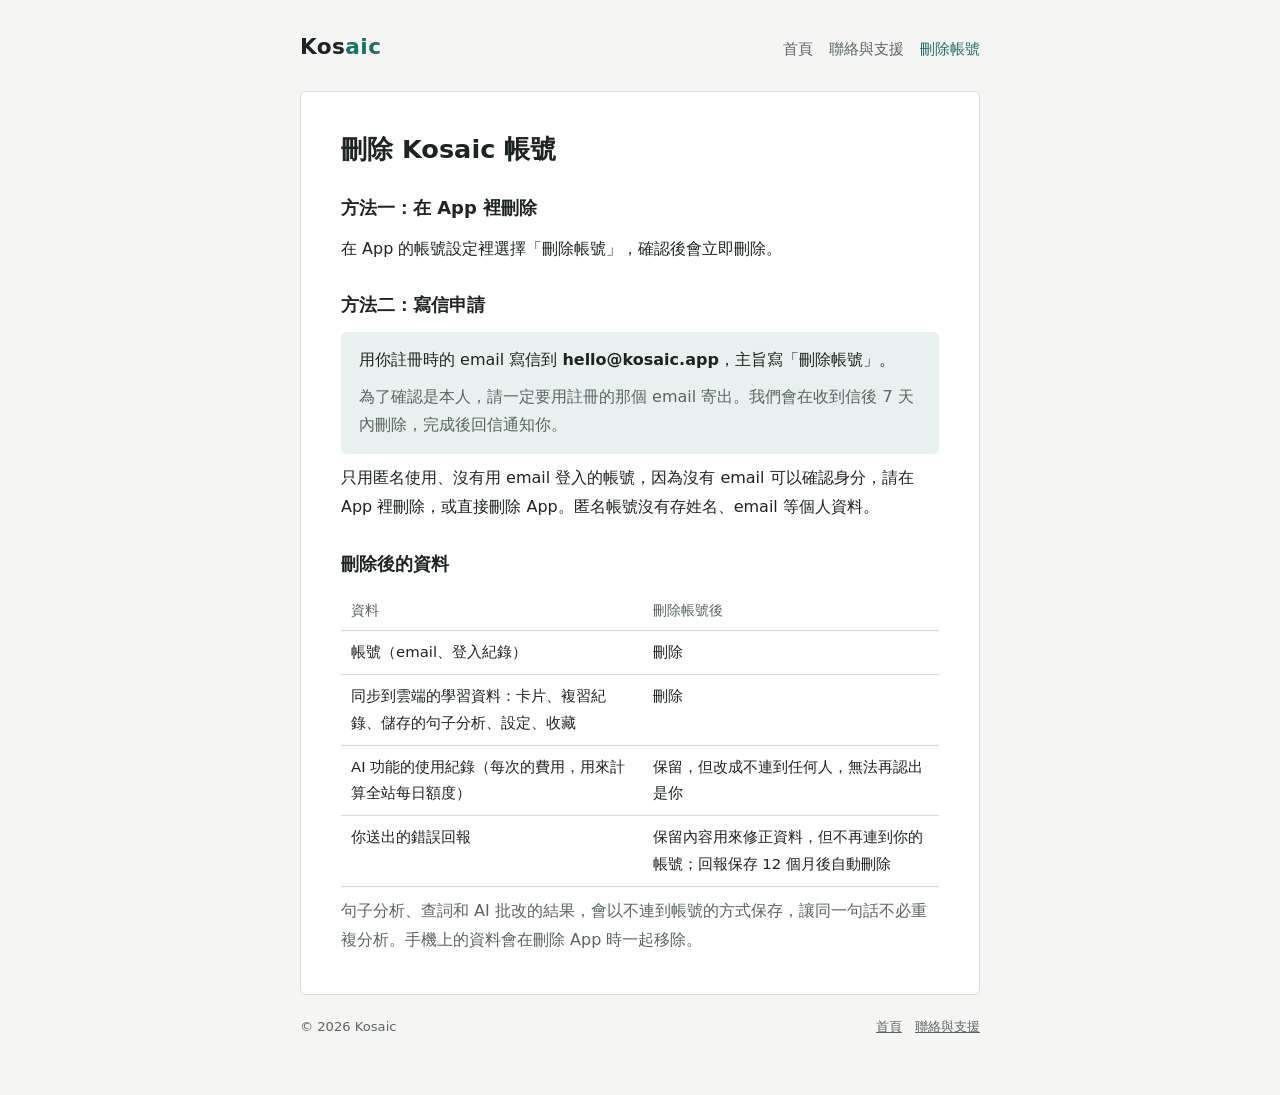
==== delete-account.html @ 39f8cc54 "Kosaic site: home, support, delete-account pages Co-Authored-By: Claude Opus 5.5 <noreply@anthropic." ====
<!doctype html>
<html lang="zh-Hant-TW">
<head>
<meta charset="utf-8">
<meta name="viewport" content="width=device-width, initial-scale=1">
<title>Kosaic 刪除帳號</title>
<meta name="description" content="如何刪除 Kosaic 帳號，以及刪除後哪些資料會刪除、哪些會保留。">
<link rel="stylesheet" href="style.css">
</head>
<body>
<header>
  <a class="brand" href="./">Kos<span>aic</span></a>
  <nav><a href="./">首頁</a><a href="support.html">聯絡與支援</a><a href="delete-account.html" aria-current="page">刪除帳號</a></nav>
</header>
<main>
  <h1>刪除 Kosaic 帳號</h1>
  <section>
    <h2>方法一：在 App 裡刪除</h2>
    <p>在 App 的帳號設定裡選擇「刪除帳號」，確認後會立即刪除。</p>
  </section>
  <section>
    <h2>方法二：寫信申請</h2>
    <div class="box">
      <p>用你註冊時的 email 寫信到 <span class="mail">hello@kosaic.app</span>，主旨寫「刪除帳號」。</p>
      <p class="lead">為了確認是本人，請一定要用註冊的那個 email 寄出。我們會在收到信後 7 天內刪除，完成後回信通知你。</p>
    </div>
    <p>只用匿名使用、沒有用 email 登入的帳號，因為沒有 email 可以確認身分，請在 App 裡刪除，或直接刪除 App。匿名帳號沒有存姓名、email 等個人資料。</p>
  </section>
  <section>
    <h2>刪除後的資料</h2>
    <div class="table"><table>
      <thead><tr><th>資料</th><th>刪除帳號後</th></tr></thead>
      <tbody>
        <tr><td>帳號（email、登入紀錄）</td><td>刪除</td></tr>
        <tr><td>同步到雲端的學習資料：卡片、複習紀錄、儲存的句子分析、設定、收藏</td><td>刪除</td></tr>
        <tr><td>AI 功能的使用紀錄（每次的費用，用來計算全站每日額度）</td><td>保留，但改成不連到任何人，無法再認出是你</td></tr>
        <tr><td>你送出的錯誤回報</td><td>保留內容用來修正資料，但不再連到你的帳號；回報保存 12 個月後自動刪除</td></tr>
      </tbody>
    </table></div>
    <p class="lead">句子分析、查詞和 AI 批改的結果，會以不連到帳號的方式保存，讓同一句話不必重複分析。手機上的資料會在刪除 App 時一起移除。</p>
  </section>
</main>
<footer><span>© 2026 Kosaic</span><span><a href="./">首頁</a>　<a href="support.html">聯絡與支援</a></span></footer>
</body>
</html>
---- style.css ----
/* Kosaic 公開網站：說明頁用的單欄版面。中性灰綠底＋深青強調色 */
:root {
  --bg: #f5f6f4; --paper: #ffffff; --ink: #1d2422; --muted: #5a6562; --rule: #d8dcd9; --accent: #1f6f68; --tint: #e8f1ef;
  --sans: "Noto Sans TC", "PingFang TC", "Microsoft JhengHei", system-ui, sans-serif;
  color-scheme: light;
}
@media (prefers-color-scheme: dark) {
  :root { --bg: #141917; --paper: #1b2120; --ink: #e5eae8; --muted: #a0aba8; --rule: #2f3836; --accent: #6cc3b9; --tint: #1f2c2a; color-scheme: dark; }
}
* { box-sizing: border-box; }
html { -webkit-text-size-adjust: 100%; }
body { margin: 0; background: var(--bg); color: var(--ink); font-family: var(--sans); font-size: 16px; line-height: 1.8; padding-inline: 16px; padding-block: 28px 56px; }
main, header, footer { max-width: 680px; margin: 0 auto; }
header { display: flex; flex-wrap: wrap; align-items: baseline; justify-content: space-between; gap: 8px 20px; margin-bottom: 24px; }
.brand { font-weight: 700; font-size: 1.35rem; letter-spacing: .02em; color: var(--ink); text-decoration: none; }
.brand span { color: var(--accent); }
nav { display: flex; flex-wrap: wrap; gap: 4px 16px; font-size: .92rem; }
nav a { color: var(--muted); text-decoration: none; }
nav a[aria-current="page"], nav a:hover { color: var(--accent); }
main { background: var(--paper); border: 1px solid var(--rule); border-radius: 6px; padding: clamp(20px, 5vw, 40px); display: grid; gap: 22px; }
h1 { font-size: 1.6rem; line-height: 1.35; margin: 0; text-wrap: balance; }
h2 { font-size: 1.12rem; margin: 0; padding-top: 4px; }
p, ul, ol { margin: 0; }
ul, ol { padding-left: 1.3em; display: grid; gap: 6px; }
section { display: grid; gap: 10px; }
a { color: var(--accent); }
.lead { color: var(--muted); }
.box { background: var(--tint); border-radius: 6px; padding: 14px 18px; display: grid; gap: 8px; }
.mail { font-weight: 700; user-select: all; }
.table { overflow-x: auto; }
table { border-collapse: collapse; width: 100%; font-size: .93rem; }
th, td { text-align: left; vertical-align: top; padding: 8px 10px; border-bottom: 1px solid var(--rule); }
th { color: var(--muted); font-weight: 500; font-size: .85rem; }
footer { margin-top: 20px; font-size: .82rem; color: var(--muted); display: flex; flex-wrap: wrap; gap: 4px 16px; justify-content: space-between; }
footer a { color: var(--muted); }
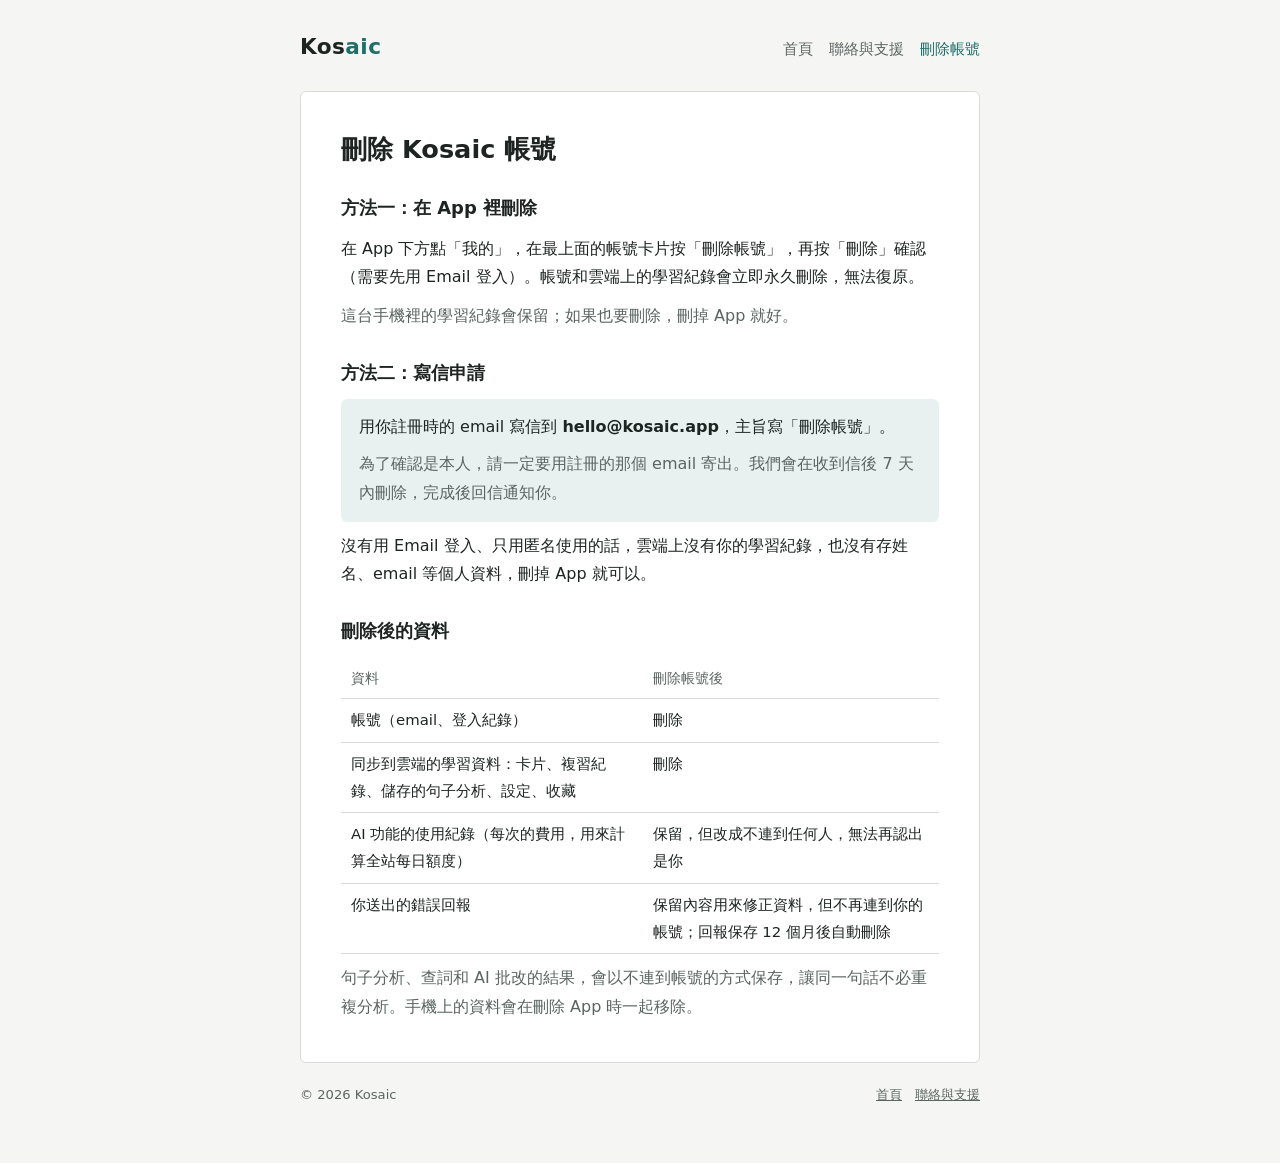
==== commit 876a613e: "Delete-account: exact in-app path; anonymous users; support FAQ wording Co-Authored-By: Claude Opus " ====
--- a/delete-account.html
+++ b/delete-account.html
@@ -16,7 +16,8 @@
   <h1>刪除 Kosaic 帳號</h1>
   <section>
     <h2>方法一：在 App 裡刪除</h2>
-    <p>在 App 的帳號設定裡選擇「刪除帳號」，確認後會立即刪除。</p>
+    <p>在 App 下方點「我的」，在最上面的帳號卡片按「刪除帳號」，再按「刪除」確認（需要先用 Email 登入）。帳號和雲端上的學習紀錄會立即永久刪除，無法復原。</p>
+    <p class="lead">這台手機裡的學習紀錄會保留；如果也要刪除，刪掉 App 就好。</p>
   </section>
   <section>
     <h2>方法二：寫信申請</h2>
@@ -24,7 +25,7 @@
       <p>用你註冊時的 email 寫信到 <span class="mail">hello@kosaic.app</span>，主旨寫「刪除帳號」。</p>
       <p class="lead">為了確認是本人，請一定要用註冊的那個 email 寄出。我們會在收到信後 7 天內刪除，完成後回信通知你。</p>
     </div>
-    <p>只用匿名使用、沒有用 email 登入的帳號，因為沒有 email 可以確認身分，請在 App 裡刪除，或直接刪除 App。匿名帳號沒有存姓名、email 等個人資料。</p>
+    <p>沒有用 Email 登入、只用匿名使用的話，雲端上沒有你的學習紀錄，也沒有存姓名、email 等個人資料，刪掉 App 就可以。</p>
   </section>
   <section>
     <h2>刪除後的資料</h2>
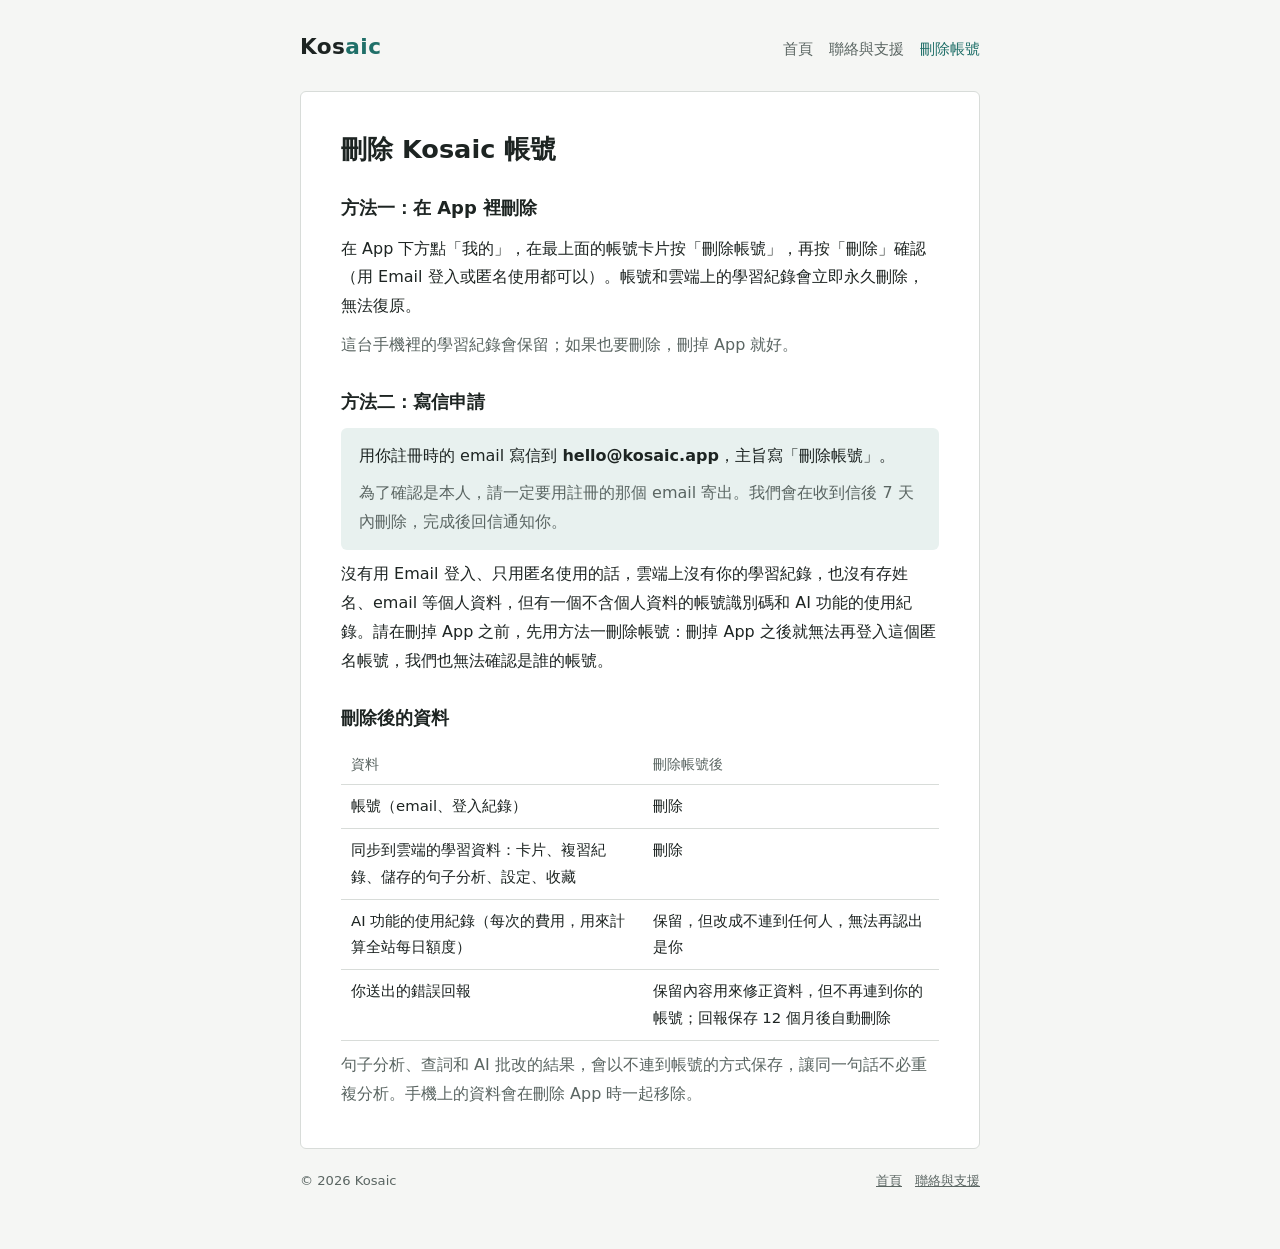
==== commit 8739cb18: "Delete-account: anonymous users can delete in the app; delete the account before deleting the app Co" ====
--- a/delete-account.html
+++ b/delete-account.html
@@ -16,7 +16,7 @@
   <h1>刪除 Kosaic 帳號</h1>
   <section>
     <h2>方法一：在 App 裡刪除</h2>
-    <p>在 App 下方點「我的」，在最上面的帳號卡片按「刪除帳號」，再按「刪除」確認（需要先用 Email 登入）。帳號和雲端上的學習紀錄會立即永久刪除，無法復原。</p>
+    <p>在 App 下方點「我的」，在最上面的帳號卡片按「刪除帳號」，再按「刪除」確認（用 Email 登入或匿名使用都可以）。帳號和雲端上的學習紀錄會立即永久刪除，無法復原。</p>
     <p class="lead">這台手機裡的學習紀錄會保留；如果也要刪除，刪掉 App 就好。</p>
   </section>
   <section>
@@ -25,7 +25,7 @@
       <p>用你註冊時的 email 寫信到 <span class="mail">hello@kosaic.app</span>，主旨寫「刪除帳號」。</p>
       <p class="lead">為了確認是本人，請一定要用註冊的那個 email 寄出。我們會在收到信後 7 天內刪除，完成後回信通知你。</p>
     </div>
-    <p>沒有用 Email 登入、只用匿名使用的話，雲端上沒有你的學習紀錄，也沒有存姓名、email 等個人資料，刪掉 App 就可以。</p>
+    <p>沒有用 Email 登入、只用匿名使用的話，雲端上沒有你的學習紀錄，也沒有存姓名、email 等個人資料，但有一個不含個人資料的帳號識別碼和 AI 功能的使用紀錄。請在刪掉 App 之前，先用方法一刪除帳號：刪掉 App 之後就無法再登入這個匿名帳號，我們也無法確認是誰的帳號。</p>
   </section>
   <section>
     <h2>刪除後的資料</h2>
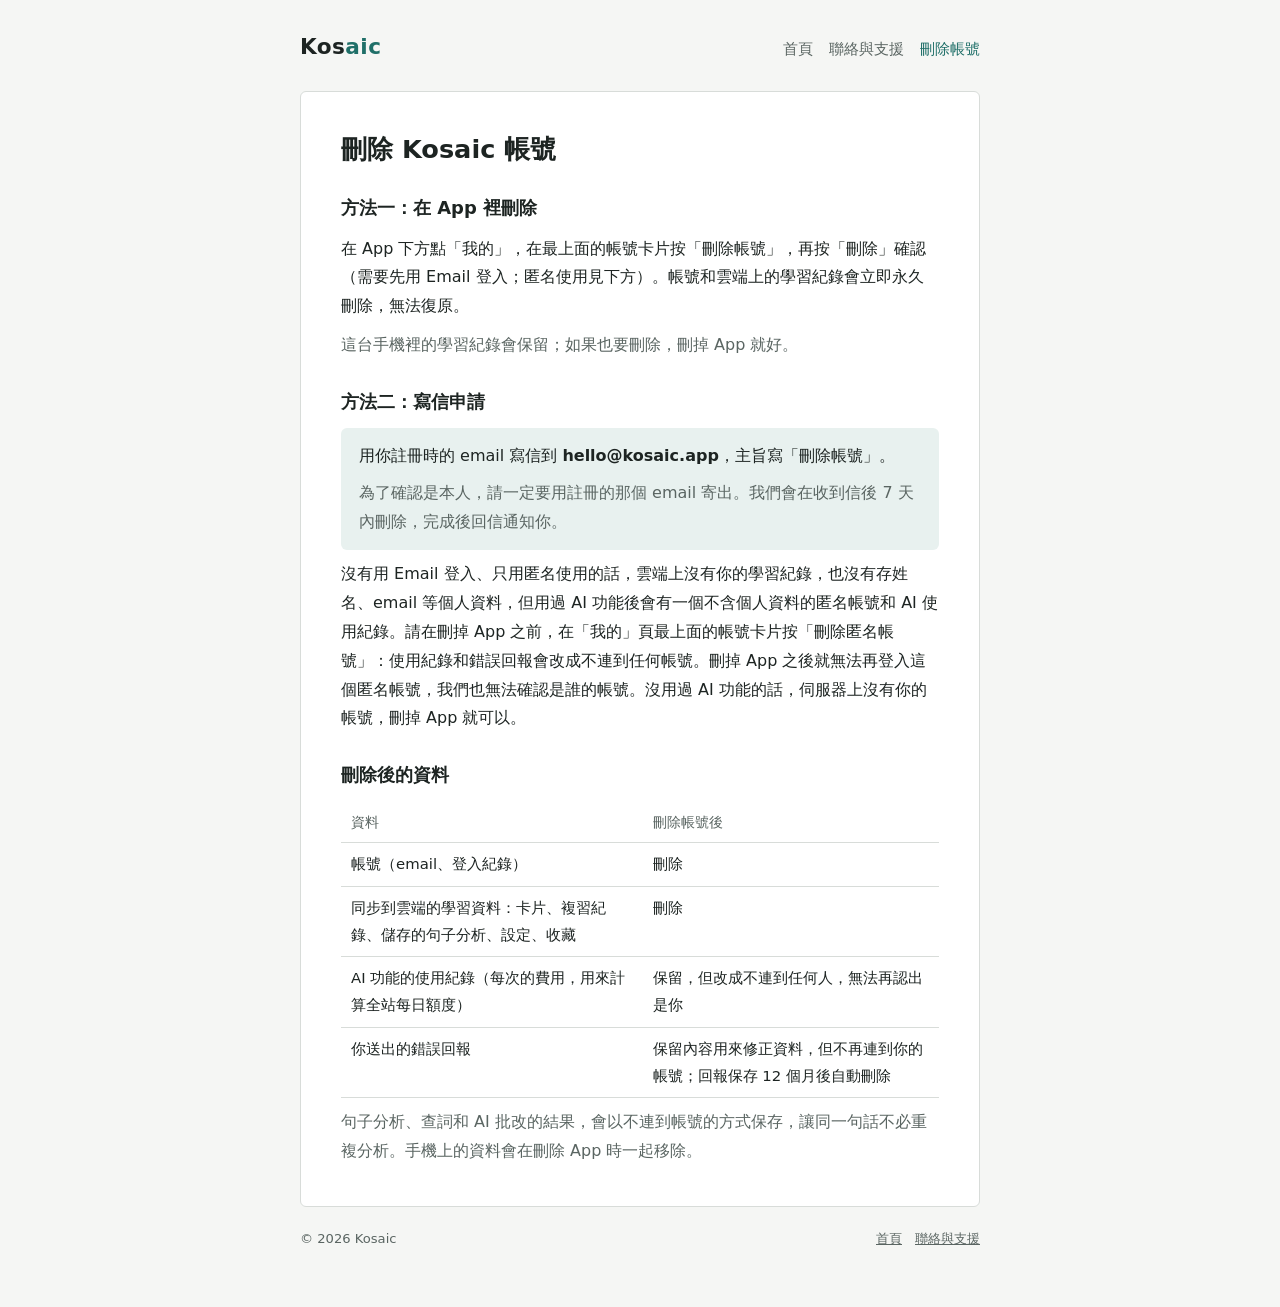
==== commit ec7fa398: "Delete-account: "刪除匿名帳號" button for anonymous users (after using AI) Co-Authored-By: Claude Opus 5.5" ====
--- a/delete-account.html
+++ b/delete-account.html
@@ -16,7 +16,7 @@
   <h1>刪除 Kosaic 帳號</h1>
   <section>
     <h2>方法一：在 App 裡刪除</h2>
-    <p>在 App 下方點「我的」，在最上面的帳號卡片按「刪除帳號」，再按「刪除」確認（用 Email 登入或匿名使用都可以）。帳號和雲端上的學習紀錄會立即永久刪除，無法復原。</p>
+    <p>在 App 下方點「我的」，在最上面的帳號卡片按「刪除帳號」，再按「刪除」確認（需要先用 Email 登入；匿名使用見下方）。帳號和雲端上的學習紀錄會立即永久刪除，無法復原。</p>
     <p class="lead">這台手機裡的學習紀錄會保留；如果也要刪除，刪掉 App 就好。</p>
   </section>
   <section>
@@ -25,7 +25,7 @@
       <p>用你註冊時的 email 寫信到 <span class="mail">hello@kosaic.app</span>，主旨寫「刪除帳號」。</p>
       <p class="lead">為了確認是本人，請一定要用註冊的那個 email 寄出。我們會在收到信後 7 天內刪除，完成後回信通知你。</p>
     </div>
-    <p>沒有用 Email 登入、只用匿名使用的話，雲端上沒有你的學習紀錄，也沒有存姓名、email 等個人資料，但有一個不含個人資料的帳號識別碼和 AI 功能的使用紀錄。請在刪掉 App 之前，先用方法一刪除帳號：刪掉 App 之後就無法再登入這個匿名帳號，我們也無法確認是誰的帳號。</p>
+    <p>沒有用 Email 登入、只用匿名使用的話，雲端上沒有你的學習紀錄，也沒有存姓名、email 等個人資料，但用過 AI 功能後會有一個不含個人資料的匿名帳號和 AI 使用紀錄。請在刪掉 App 之前，在「我的」頁最上面的帳號卡片按「刪除匿名帳號」：使用紀錄和錯誤回報會改成不連到任何帳號。刪掉 App 之後就無法再登入這個匿名帳號，我們也無法確認是誰的帳號。沒用過 AI 功能的話，伺服器上沒有你的帳號，刪掉 App 就可以。</p>
   </section>
   <section>
     <h2>刪除後的資料</h2>
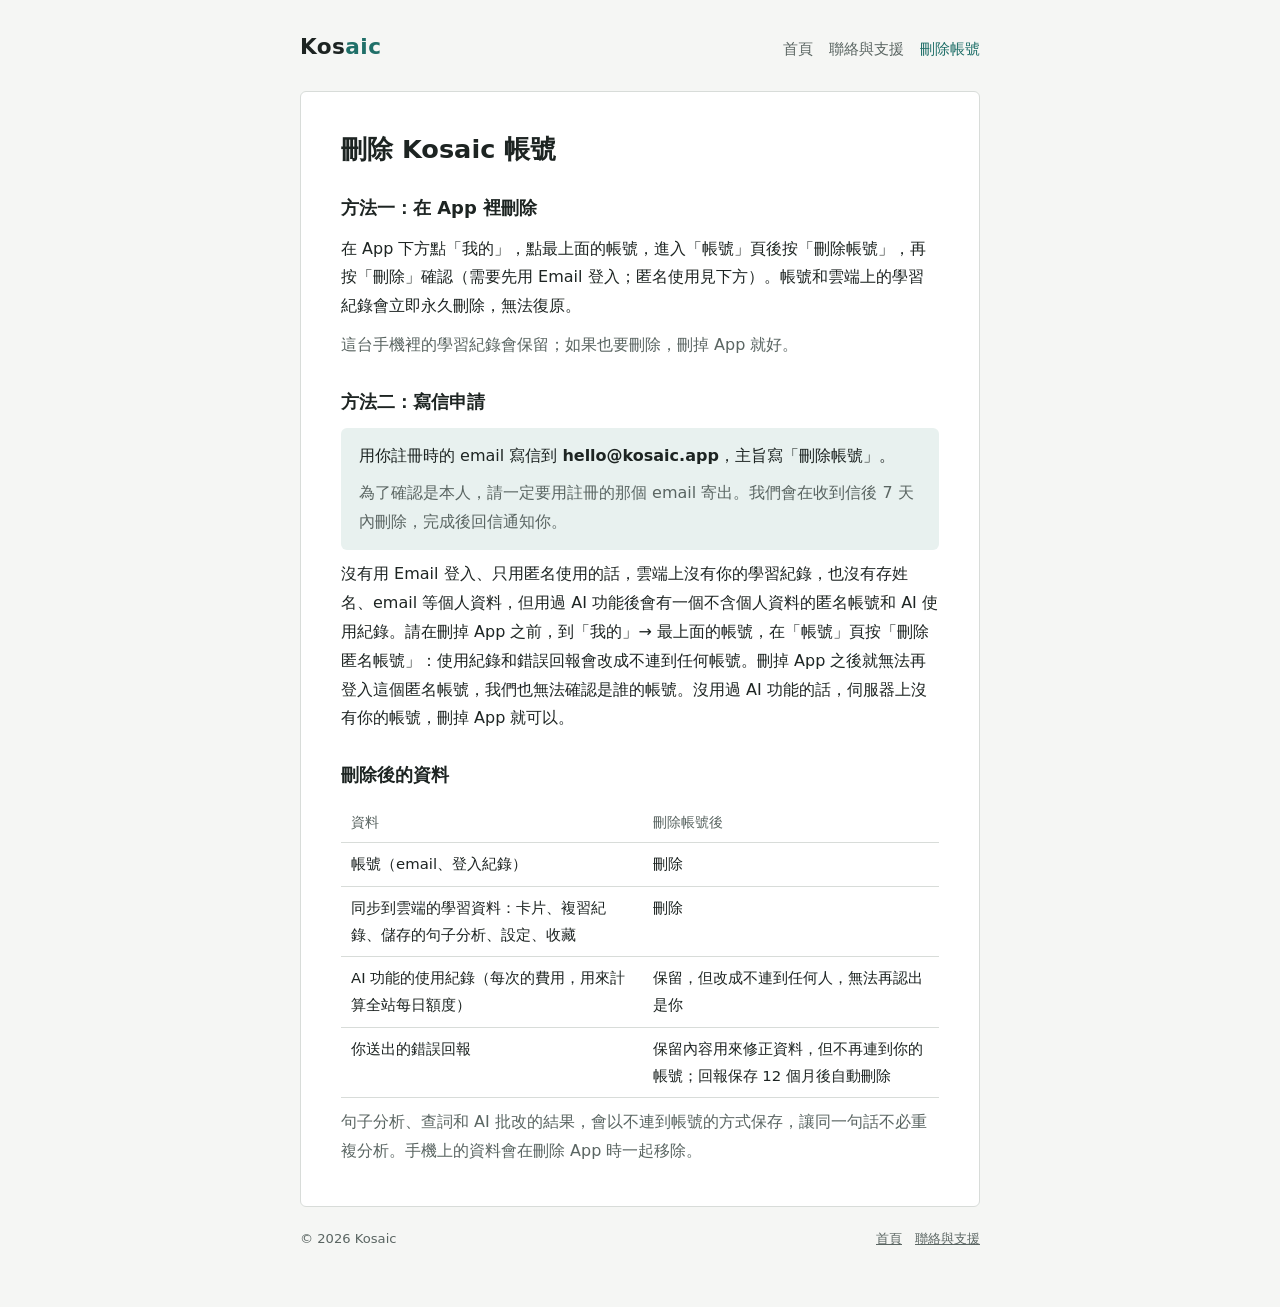
==== commit af3fde98: "Delete-account: buttons moved to the Account page (Me → your account at the top) Co-Authored-By: Cla" ====
--- a/delete-account.html
+++ b/delete-account.html
@@ -16,7 +16,7 @@
   <h1>刪除 Kosaic 帳號</h1>
   <section>
     <h2>方法一：在 App 裡刪除</h2>
-    <p>在 App 下方點「我的」，在最上面的帳號卡片按「刪除帳號」，再按「刪除」確認（需要先用 Email 登入；匿名使用見下方）。帳號和雲端上的學習紀錄會立即永久刪除，無法復原。</p>
+    <p>在 App 下方點「我的」，點最上面的帳號，進入「帳號」頁後按「刪除帳號」，再按「刪除」確認（需要先用 Email 登入；匿名使用見下方）。帳號和雲端上的學習紀錄會立即永久刪除，無法復原。</p>
     <p class="lead">這台手機裡的學習紀錄會保留；如果也要刪除，刪掉 App 就好。</p>
   </section>
   <section>
@@ -25,7 +25,7 @@
       <p>用你註冊時的 email 寫信到 <span class="mail">hello@kosaic.app</span>，主旨寫「刪除帳號」。</p>
       <p class="lead">為了確認是本人，請一定要用註冊的那個 email 寄出。我們會在收到信後 7 天內刪除，完成後回信通知你。</p>
     </div>
-    <p>沒有用 Email 登入、只用匿名使用的話，雲端上沒有你的學習紀錄，也沒有存姓名、email 等個人資料，但用過 AI 功能後會有一個不含個人資料的匿名帳號和 AI 使用紀錄。請在刪掉 App 之前，在「我的」頁最上面的帳號卡片按「刪除匿名帳號」：使用紀錄和錯誤回報會改成不連到任何帳號。刪掉 App 之後就無法再登入這個匿名帳號，我們也無法確認是誰的帳號。沒用過 AI 功能的話，伺服器上沒有你的帳號，刪掉 App 就可以。</p>
+    <p>沒有用 Email 登入、只用匿名使用的話，雲端上沒有你的學習紀錄，也沒有存姓名、email 等個人資料，但用過 AI 功能後會有一個不含個人資料的匿名帳號和 AI 使用紀錄。請在刪掉 App 之前，到「我的」→ 最上面的帳號，在「帳號」頁按「刪除匿名帳號」：使用紀錄和錯誤回報會改成不連到任何帳號。刪掉 App 之後就無法再登入這個匿名帳號，我們也無法確認是誰的帳號。沒用過 AI 功能的話，伺服器上沒有你的帳號，刪掉 App 就可以。</p>
   </section>
   <section>
     <h2>刪除後的資料</h2>
